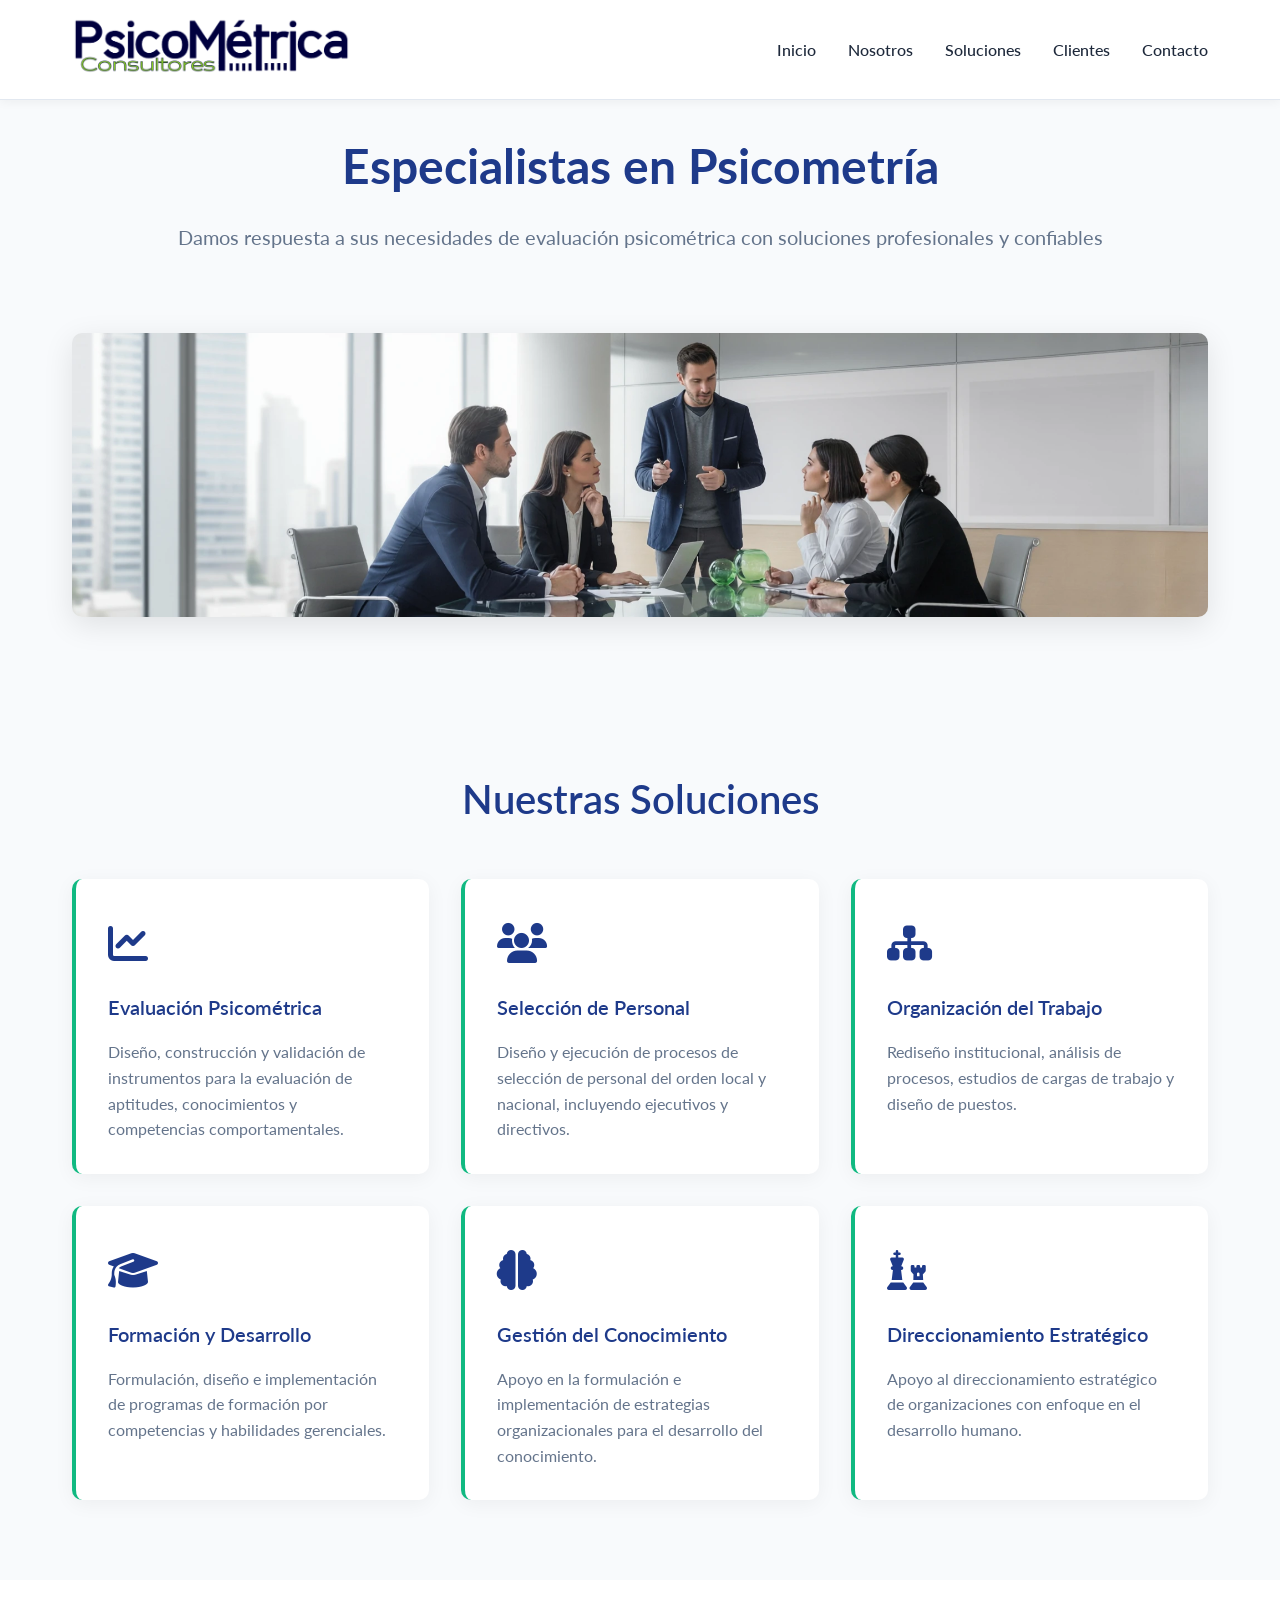
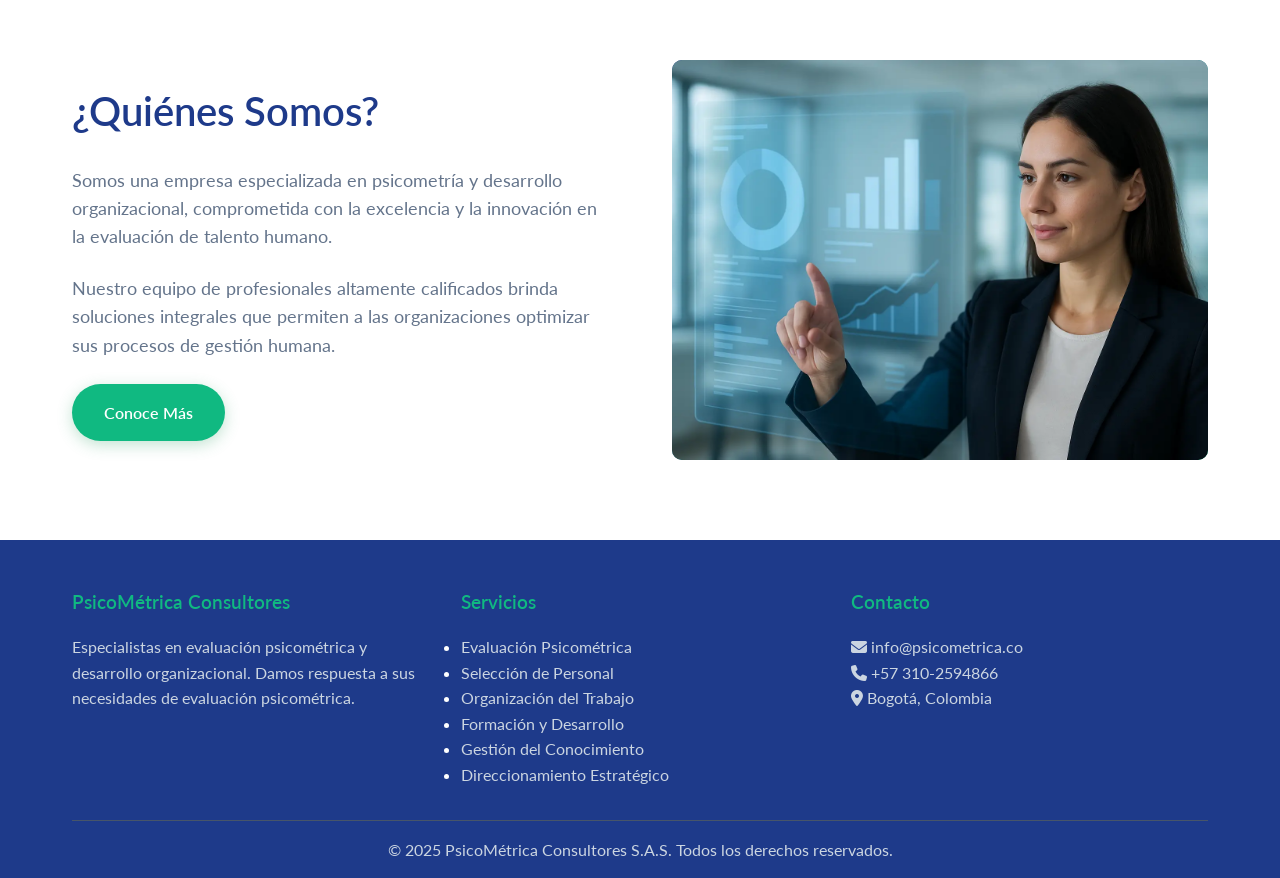
==== index.html @ 3e9dcafa "Actualizacion del sitio web - mar 26/08/2025 14:59:37,46" ====
<!DOCTYPE html>
<html lang="es">
<head>
    <meta charset="UTF-8">
    <meta name="viewport" content="width=device-width, initial-scale=1.0">
    <title>PsicoMétrica Consultores S.A.S - Especialistas en Psicometría</title>
    <meta name="description" content="Especialistas en evaluación psicométrica, selección de personal, organización del trabajo y desarrollo organizacional. Damos respuesta a sus necesidades de evaluación psicométrica.">
    <meta name="keywords" content="psicometría, evaluación psicométrica, selección personal, organización trabajo, desarrollo organizacional, consultores">
    
    <!-- Favicon -->
    <link rel="icon" type="image/x-icon" href="/favicon.ico">
            <link rel="apple-touch-icon" sizes="180x180" href="/apple-touch-icon.png">
        <link rel="icon" type="image/png" sizes="96x96" href="/android-chrome-96x96.png">
    <link rel="icon" type="image/png" sizes="32x32" href="/favicon-32x32.png">
    <link rel="icon" type="image/png" sizes="16x16" href="/favicon-16x16.png">
    
    <!-- Font Awesome -->
    <link rel="stylesheet" href="https://cdnjs.cloudflare.com/ajax/libs/font-awesome/6.4.0/css/all.min.css">
    
    <style>
        /* Importar fuente Lato de Google Fonts */
        @import url('https://fonts.googleapis.com/css2?family=Lato:ital,wght@0,100;0,300;0,400;0,700;0,900;1,100;1,300;1,400;1,700;1,900&display=swap');
        
        :root {
            /* Colores principales */
            --blanco: #FFFFFF;
            --fondo-claro: #F8FAFC;
            --texto-principal: #1E293B;
            --texto-secundario: #64748B;
            --negro: #000000;
            
            /* Colores de acento basados en el logo */
            --azul-marino: #1E3A8A;
            --verde-vibrante: #10B981;
            --azul-suave: #3B82F6;
            --verde-suave: #34D399;
            
            /* Colores de apoyo */
            --gris-claro: #F1F5F9;
            --gris-medio: #CBD5E1;
            --gris-oscuro: #475569;
            --sombra: rgba(0, 0, 0, 0.05);
            --borde: #E2E8F0;
        }

        * {
            margin: 0;
            padding: 0;
            box-sizing: border-box;
        }

        body {
            font-family: 'Lato', sans-serif;
            line-height: 1.6;
            color: var(--gris-oscuro);
            background-color: var(--blanco);
        }

        h1, h2, h3, h4, h5, h6 {
            font-family: 'Lato', sans-serif;
            font-weight: 600;
            color: var(--azul-marino);
            margin-bottom: 1rem;
        }

        /* Header */
        .header {
            background: var(--blanco);
            padding: 1rem 0;
            position: fixed;
            width: 100%;
            top: 0;
            z-index: 1000;
            box-shadow: 0 2px 10px var(--sombra);
            border-bottom: 1px solid var(--borde);
        }

        .nav-container {
            max-width: 1200px;
            margin: 0 auto;
            padding: 0 2rem;
            display: flex;
            justify-content: space-between;
            align-items: center;
        }

        .logo {
            display: flex;
            align-items: center;
            gap: 1rem;
        }

        .logo img {
            height: 60px;
            width: auto;
        }

        .logo a {
            text-decoration: none;
        }

        .logo-text {
            display: none;
        }

        .logo-text .psicometrica {
            color: var(--azul-marino);
            background: var(--blanco);
            padding: 0.2rem 0.5rem;
            border-radius: 4px;
        }

        .logo-text .consultores {
            color: var(--verde-vibrante);
        }

        .nav-menu {
            display: flex;
            list-style: none;
            gap: 2rem;
        }

        .nav-menu a {
            color: var(--texto-principal);
            text-decoration: none;
            font-weight: 500;
            transition: color 0.3s ease;
            position: relative;
        }

        .nav-menu a:hover {
            color: var(--verde-vibrante);
        }

        .nav-menu a::after {
            content: '';
            position: absolute;
            bottom: -5px;
            left: 0;
            width: 0;
            height: 2px;
            background: var(--verde-vibrante);
            transition: width 0.3s ease;
        }

        .nav-menu a:hover::after {
            width: 100%;
        }

        .mobile-menu-btn {
            display: none;
            background: none;
            border: none;
            color: var(--blanco);
            font-size: 1.5rem;
            cursor: pointer;
        }

        /* Hero Section */
        .hero {
            background: var(--fondo-claro);
            color: var(--texto-principal);
            padding: 8rem 0 4rem;
            text-align: center;
        }

        .hero-content {
            max-width: 1200px;
            margin: 0 auto;
            padding: 0 2rem;
        }

        .hero h1 {
            font-size: 3rem;
            font-weight: 700;
            margin-bottom: 1rem;
            color: var(--azul-marino);
        }

        .hero p {
            font-size: 1.25rem;
            margin-bottom: 2rem;
            color: var(--texto-secundario);
        }

        .cta-button {
            display: inline-block;
            background: var(--verde-vibrante);
            color: var(--blanco);
            padding: 1rem 2rem;
            text-decoration: none;
            border-radius: 50px;
            font-weight: 600;
            transition: all 0.3s ease;
            box-shadow: 0 4px 15px rgba(56, 161, 105, 0.3);
        }

        .cta-button:hover {
            background: var(--verde-suave);
            transform: translateY(-2px);
            box-shadow: 0 6px 20px rgba(56, 161, 105, 0.4);
        }

        /* Services Section */
        .services {
            padding: 5rem 0;
            background: var(--fondo-claro);
        }

        .container {
            max-width: 1200px;
            margin: 0 auto;
            padding: 0 2rem;
        }

        .section-title {
            text-align: center;
            font-size: 2.5rem;
            margin-bottom: 3rem;
        }

        .services-grid {
            display: grid;
            grid-template-columns: repeat(auto-fit, minmax(300px, 1fr));
            gap: 2rem;
        }

        .service-card {
            background: var(--blanco);
            padding: 2rem;
            border-radius: 10px;
            box-shadow: 0 4px 20px var(--sombra);
            transition: transform 0.3s ease, box-shadow 0.3s ease;
            border-left: 4px solid var(--verde-vibrante);
        }

        .service-card:hover {
            transform: translateY(-5px);
            box-shadow: 0 8px 30px var(--sombra);
        }

        .service-icon {
            font-size: 2.5rem;
            color: var(--azul-marino);
            margin-bottom: 1rem;
        }

        .service-card h3 {
            font-size: 1.25rem;
            margin-bottom: 1rem;
        }

        .service-card p {
            color: var(--texto-secundario);
            line-height: 1.6;
        }

        /* About Section */
        .about {
            padding: 5rem 0;
            background: var(--blanco);
        }

        .about-content {
            display: grid;
            grid-template-columns: 1fr 1fr;
            gap: 4rem;
            align-items: center;
        }

        .about-text h2 {
            font-size: 2.5rem;
            margin-bottom: 1.5rem;
        }

        .about-text p {
            font-size: 1.1rem;
            margin-bottom: 1.5rem;
            color: var(--texto-secundario);
        }

        .about-image {
            background: linear-gradient(135deg, var(--azul-marino), var(--verde-vibrante));
            height: 400px;
            border-radius: 10px;
            display: flex;
            align-items: center;
            justify-content: center;
            color: var(--blanco);
            font-size: 4rem;
        }

        /* Footer */
        .footer {
            background: var(--azul-marino);
            color: var(--blanco);
            padding: 3rem 0 1rem;
        }

        .footer-content {
            display: grid;
            grid-template-columns: repeat(auto-fit, minmax(250px, 1fr));
            gap: 2rem;
            margin-bottom: 2rem;
        }

        .footer-section h3 {
            color: var(--verde-vibrante);
            margin-bottom: 1rem;
        }

        .footer-section p, .footer-section a {
            color: var(--gris-medio);
            text-decoration: none;
            line-height: 1.6;
        }

        .footer-section a:hover {
            color: var(--verde-vibrante);
        }

        .footer-bottom {
            border-top: 1px solid var(--gris-oscuro);
            padding-top: 1rem;
            text-align: center;
            color: var(--gris-medio);
        }

        /* Responsive Design */
        @media (max-width: 768px) {
            .nav-menu {
                display: none;
            }

            .mobile-menu-btn {
                display: block;
            }

            .hero h1 {
                font-size: 2rem;
            }

            .hero p {
                font-size: 1rem;
            }

            .about-content {
                grid-template-columns: 1fr;
                gap: 2rem;
            }

            .section-title {
                font-size: 2rem;
            }

            .services-grid {
                grid-template-columns: 1fr;
            }
        }

        @media (max-width: 480px) {
            .nav-container {
                padding: 0 1rem;
            }

            .hero-content {
                padding: 0 1rem;
            }

            .container {
                padding: 0 1rem;
            }

            .hero h1 {
                font-size: 1.75rem;
            }
        }
    </style>
</head>
<body>
    <!-- Header -->
    <header class="header">
        <nav class="nav-container">
            <div class="logo">
                <a href="/">
                    <img src="/assets/logo.png" alt="PsicoMétrica Consultores">
                </a>
            </div>
            <ul class="nav-menu">
                <li><a href="/">Inicio</a></li>
                <li><a href="/nosotros">Nosotros</a></li>
                <li><a href="/soluciones">Soluciones</a></li>
                <li><a href="/clientes">Clientes</a></li>
                <li><a href="/contacto">Contacto</a></li>
            </ul>
            <button class="mobile-menu-btn">
                <i class="fas fa-bars"></i>
            </button>
        </nav>
    </header>

    <!-- Hero Section -->
    <section class="hero">
        <div class="hero-content">
            <h1>Especialistas en Psicometría</h1>
            <p>Damos respuesta a sus necesidades de evaluación psicométrica con soluciones profesionales y confiables</p>
            <div class="hero-image">
                <img src="/assets/especialistas.webp" alt="PsicoMétrica Consultores - Imagen de portada" style="max-width: 100%; height: auto; margin-top: 3rem; border-radius: 10px; box-shadow: 0 8px 30px rgba(0, 0, 0, 0.1);">
            </div>
        </div>
    </section>

    <!-- Services Section -->
    <section class="services">
        <div class="container">
            <h2 class="section-title">Nuestras Soluciones</h2>
            <div class="services-grid">
                <div class="service-card">
                    <div class="service-icon">
                        <i class="fas fa-chart-line"></i>
                    </div>
                    <h3>Evaluación Psicométrica</h3>
                    <p>Diseño, construcción y validación de instrumentos para la evaluación de aptitudes, conocimientos y competencias comportamentales.</p>
                </div>
                <div class="service-card">
                    <div class="service-icon">
                        <i class="fas fa-users"></i>
                    </div>
                    <h3>Selección de Personal</h3>
                    <p>Diseño y ejecución de procesos de selección de personal del orden local y nacional, incluyendo ejecutivos y directivos.</p>
                </div>
                <div class="service-card">
                    <div class="service-icon">
                        <i class="fas fa-sitemap"></i>
                    </div>
                    <h3>Organización del Trabajo</h3>
                    <p>Rediseño institucional, análisis de procesos, estudios de cargas de trabajo y diseño de puestos.</p>
                </div>
                <div class="service-card">
                    <div class="service-icon">
                        <i class="fas fa-graduation-cap"></i>
                    </div>
                    <h3>Formación y Desarrollo</h3>
                    <p>Formulación, diseño e implementación de programas de formación por competencias y habilidades gerenciales.</p>
                </div>
                <div class="service-card">
                    <div class="service-icon">
                        <i class="fas fa-brain"></i>
                    </div>
                    <h3>Gestión del Conocimiento</h3>
                    <p>Apoyo en la formulación e implementación de estrategias organizacionales para el desarrollo del conocimiento.</p>
                </div>
                <div class="service-card">
                    <div class="service-icon">
                        <i class="fas fa-chess"></i>
                    </div>
                    <h3>Direccionamiento Estratégico</h3>
                    <p>Apoyo al direccionamiento estratégico de organizaciones con enfoque en el desarrollo humano.</p>
                </div>
            </div>
        </div>
    </section>

    <!-- About Section -->
    <section class="about">
        <div class="container">
            <div class="about-content">
                <div class="about-text">
                    <h2>¿Quiénes Somos?</h2>
                    <p>Somos una empresa especializada en psicometría y desarrollo organizacional, comprometida con la excelencia y la innovación en la evaluación de talento humano.</p>
                    <p>Nuestro equipo de profesionales altamente calificados brinda soluciones integrales que permiten a las organizaciones optimizar sus procesos de gestión humana.</p>
                    <a href="/nosotros" class="cta-button">Conoce Más</a>
                </div>
                <div class="about-image">
                    <img src="/assets/expertos.webp" alt="Equipo de expertos en psicometría" style="width: 100%; height: 100%; object-fit: cover; border-radius: 10px;">
                </div>
            </div>
        </div>
    </section>

    <!-- Footer -->
    <footer class="footer">
        <div class="container">
            <div class="footer-content">
                <div class="footer-section">
                    <h3>PsicoMétrica Consultores</h3>
                    <p>Especialistas en evaluación psicométrica y desarrollo organizacional. Damos respuesta a sus necesidades de evaluación psicométrica.</p>
                </div>
                <div class="footer-section">
                    <h3>Servicios</h3>
                    <ul>
                        <li><a href="/soluciones">Evaluación Psicométrica</a></li>
                        <li><a href="/soluciones">Selección de Personal</a></li>
                        <li><a href="/soluciones">Organización del Trabajo</a></li>
                        <li><a href="/soluciones">Formación y Desarrollo</a></li>
                        <li><a href="/soluciones">Gestión del Conocimiento</a></li>
                        <li><a href="/soluciones">Direccionamiento Estratégico</a></li>
                    </ul>
                </div>
                <div class="footer-section">
                    <h3>Contacto</h3>
                    <p><i class="fas fa-envelope"></i> info@psicometrica.co</p>
                    <p><i class="fas fa-phone"></i> +57 310-2594866</p>
                    <p><i class="fas fa-map-marker-alt"></i> Bogotá, Colombia</p>
                </div>
            </div>
            <div class="footer-bottom">
                <p>&copy; 2025 PsicoMétrica Consultores S.A.S. Todos los derechos reservados.</p>
            </div>
        </div>
    </footer>

    <script>
        // Mobile menu toggle
        const mobileMenuBtn = document.querySelector('.mobile-menu-btn');
        const navMenu = document.querySelector('.nav-menu');

        mobileMenuBtn.addEventListener('click', () => {
            navMenu.classList.toggle('active');
        });

        // Smooth scrolling for anchor links
        document.querySelectorAll('a[href^="#"]').forEach(anchor => {
            anchor.addEventListener('click', function (e) {
                e.preventDefault();
                document.querySelector(this.getAttribute('href')).scrollIntoView({
                    behavior: 'smooth'
                });
            });
        });
    </script>
</body>
</html>
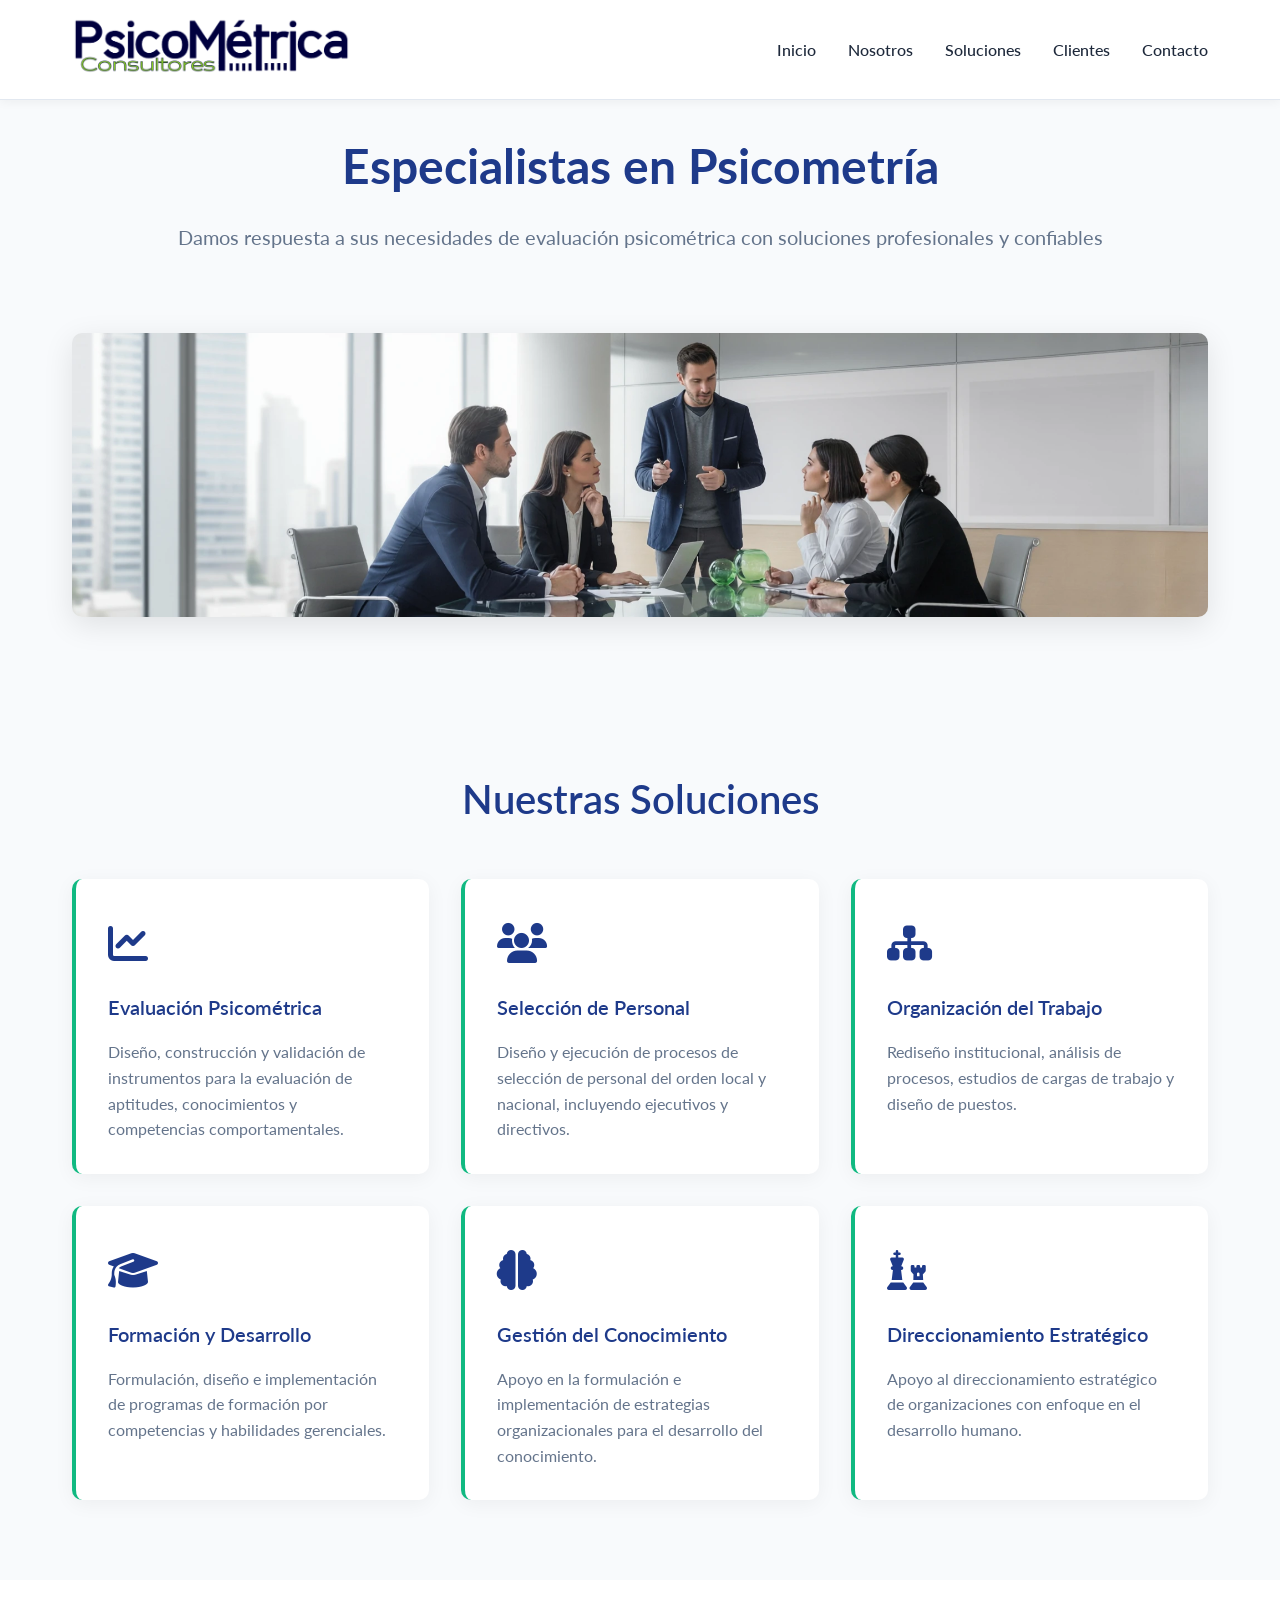
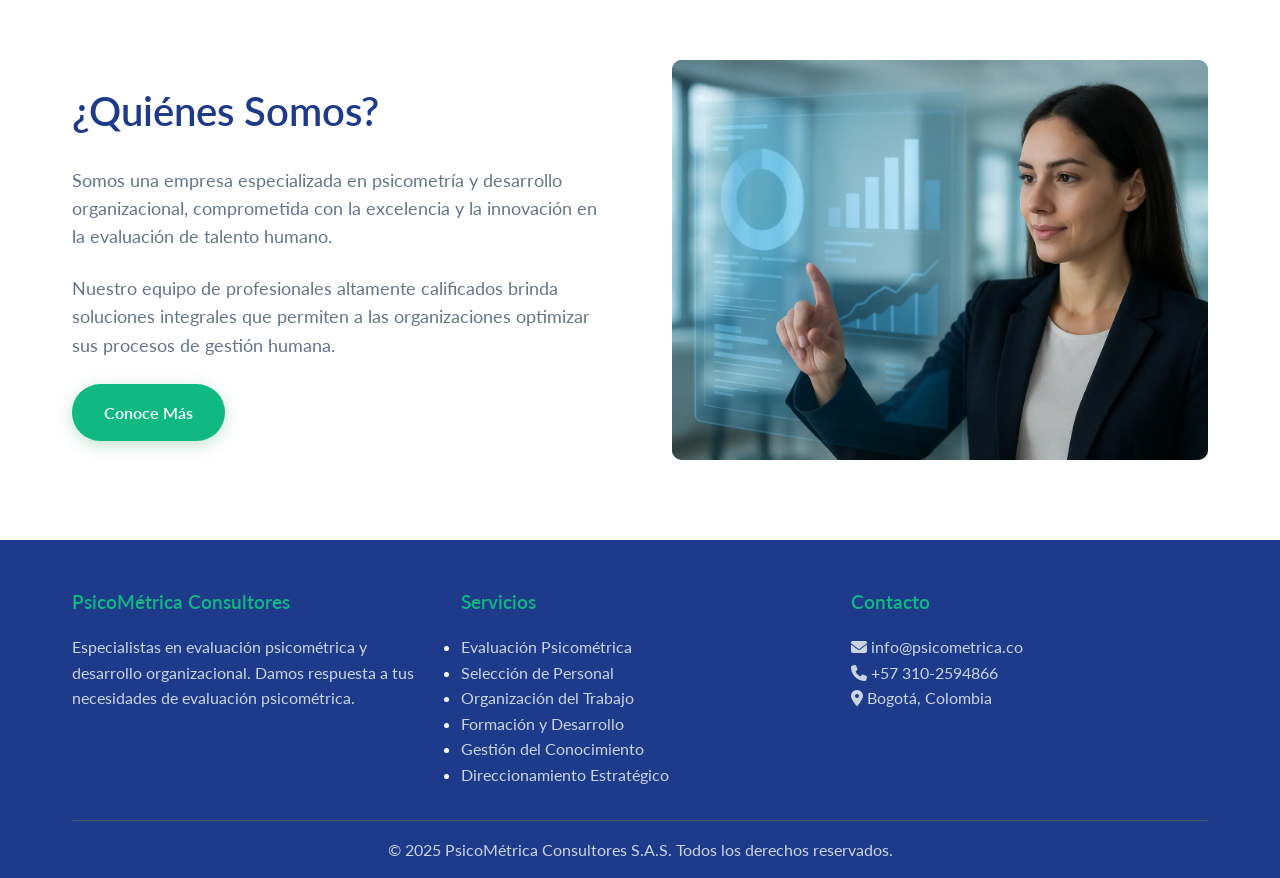
==== commit 327aa7c4: "Actualizacion del sitio web - mié 27/08/2025  0:23:51,53" ====
--- a/index.html
+++ b/index.html
@@ -232,6 +232,10 @@
             box-shadow: 0 4px 20px var(--sombra);
             transition: transform 0.3s ease, box-shadow 0.3s ease;
             border-left: 4px solid var(--verde-vibrante);
+            text-decoration: none;
+            color: inherit;
+            display: block;
+            cursor: pointer;
         }
 
         .service-card:hover {
@@ -415,48 +419,48 @@
         <div class="container">
             <h2 class="section-title">Nuestras Soluciones</h2>
             <div class="services-grid">
-                <div class="service-card">
+                <a href="/soluciones" class="service-card">
                     <div class="service-icon">
                         <i class="fas fa-chart-line"></i>
                     </div>
                     <h3>Evaluación Psicométrica</h3>
                     <p>Diseño, construcción y validación de instrumentos para la evaluación de aptitudes, conocimientos y competencias comportamentales.</p>
-                </div>
-                <div class="service-card">
+                </a>
+                <a href="/soluciones" class="service-card">
                     <div class="service-icon">
                         <i class="fas fa-users"></i>
                     </div>
                     <h3>Selección de Personal</h3>
                     <p>Diseño y ejecución de procesos de selección de personal del orden local y nacional, incluyendo ejecutivos y directivos.</p>
-                </div>
-                <div class="service-card">
+                </a>
+                <a href="/soluciones" class="service-card">
                     <div class="service-icon">
                         <i class="fas fa-sitemap"></i>
                     </div>
                     <h3>Organización del Trabajo</h3>
                     <p>Rediseño institucional, análisis de procesos, estudios de cargas de trabajo y diseño de puestos.</p>
-                </div>
-                <div class="service-card">
+                </a>
+                <a href="/soluciones" class="service-card">
                     <div class="service-icon">
                         <i class="fas fa-graduation-cap"></i>
                     </div>
                     <h3>Formación y Desarrollo</h3>
                     <p>Formulación, diseño e implementación de programas de formación por competencias y habilidades gerenciales.</p>
-                </div>
-                <div class="service-card">
+                </a>
+                <a href="/soluciones" class="service-card">
                     <div class="service-icon">
                         <i class="fas fa-brain"></i>
                     </div>
                     <h3>Gestión del Conocimiento</h3>
                     <p>Apoyo en la formulación e implementación de estrategias organizacionales para el desarrollo del conocimiento.</p>
-                </div>
-                <div class="service-card">
+                </a>
+                <a href="/soluciones" class="service-card">
                     <div class="service-icon">
                         <i class="fas fa-chess"></i>
                     </div>
                     <h3>Direccionamiento Estratégico</h3>
                     <p>Apoyo al direccionamiento estratégico de organizaciones con enfoque en el desarrollo humano.</p>
-                </div>
+                </a>
             </div>
         </div>
     </section>
@@ -484,7 +488,7 @@
             <div class="footer-content">
                 <div class="footer-section">
                     <h3>PsicoMétrica Consultores</h3>
-                    <p>Especialistas en evaluación psicométrica y desarrollo organizacional. Damos respuesta a sus necesidades de evaluación psicométrica.</p>
+                    <p>Especialistas en evaluación psicométrica y desarrollo organizacional. Damos respuesta a tus necesidades de evaluación psicométrica.</p>
                 </div>
                 <div class="footer-section">
                     <h3>Servicios</h3>
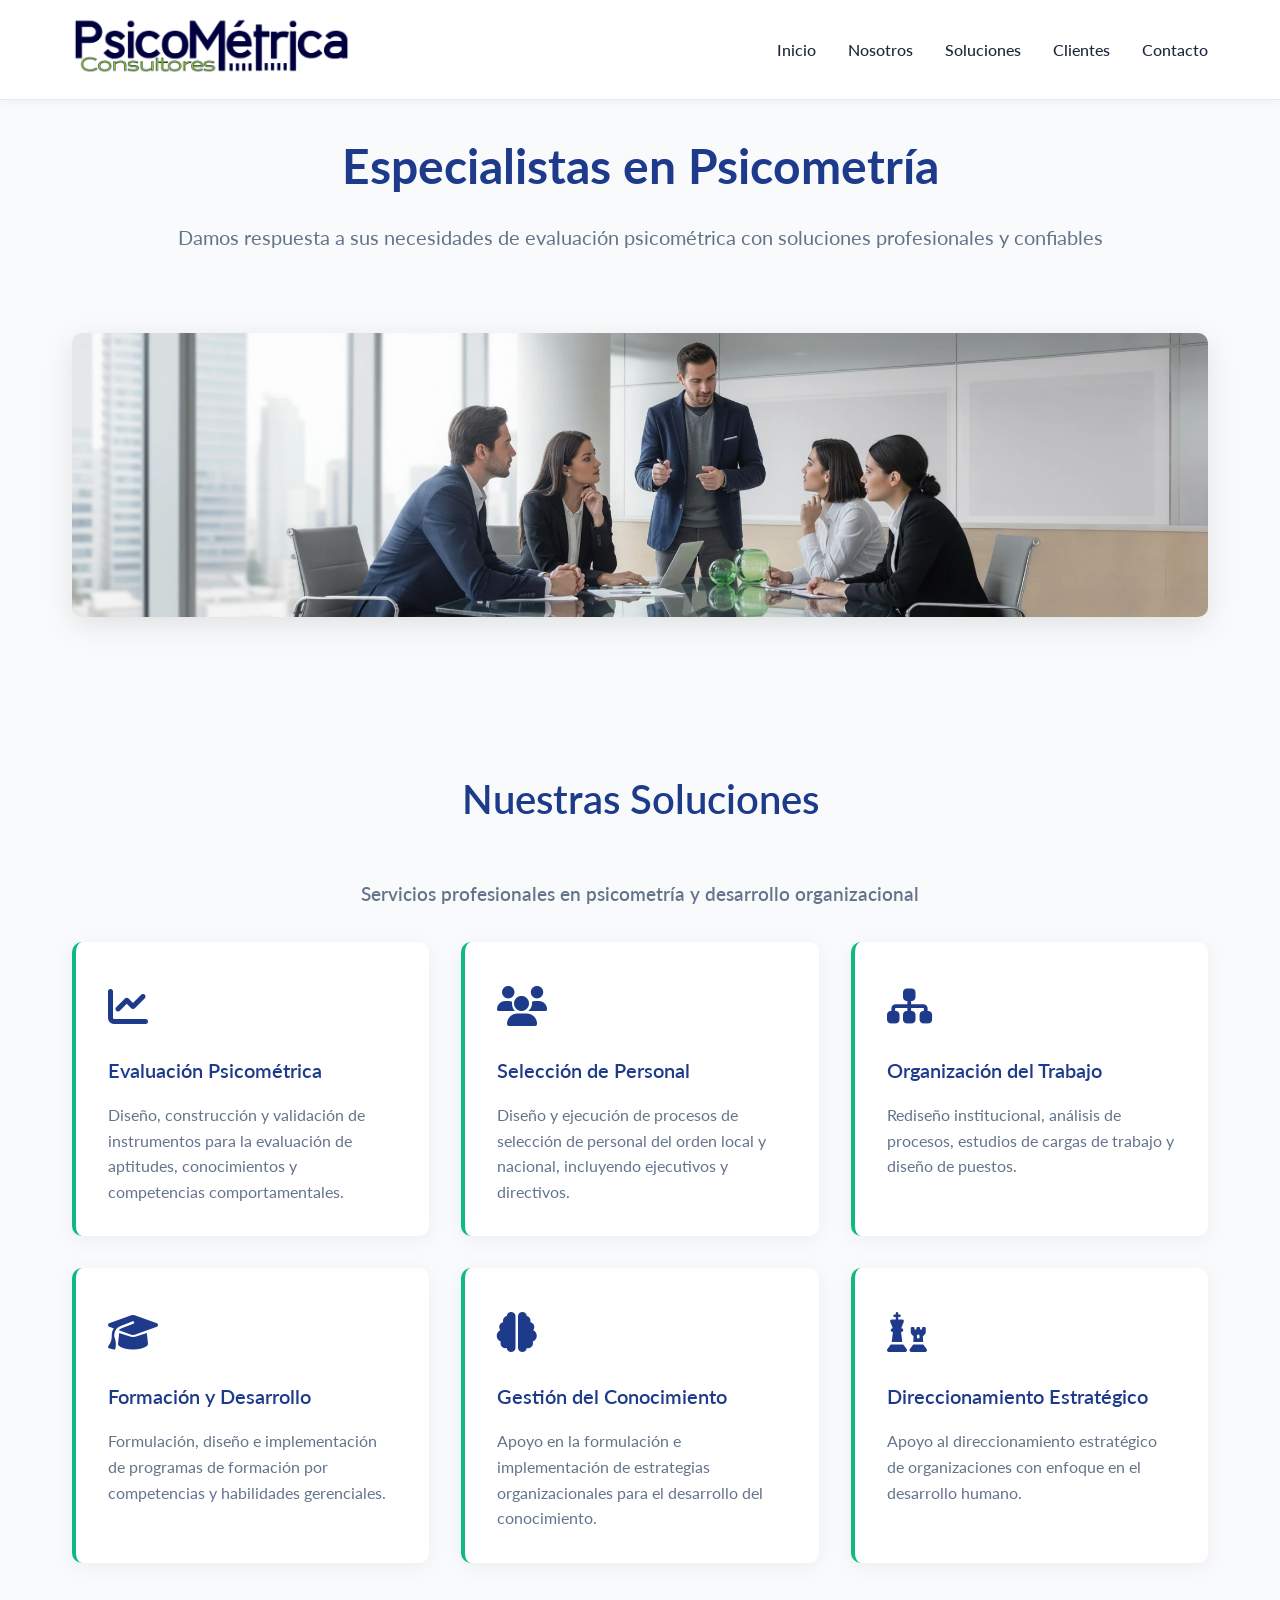
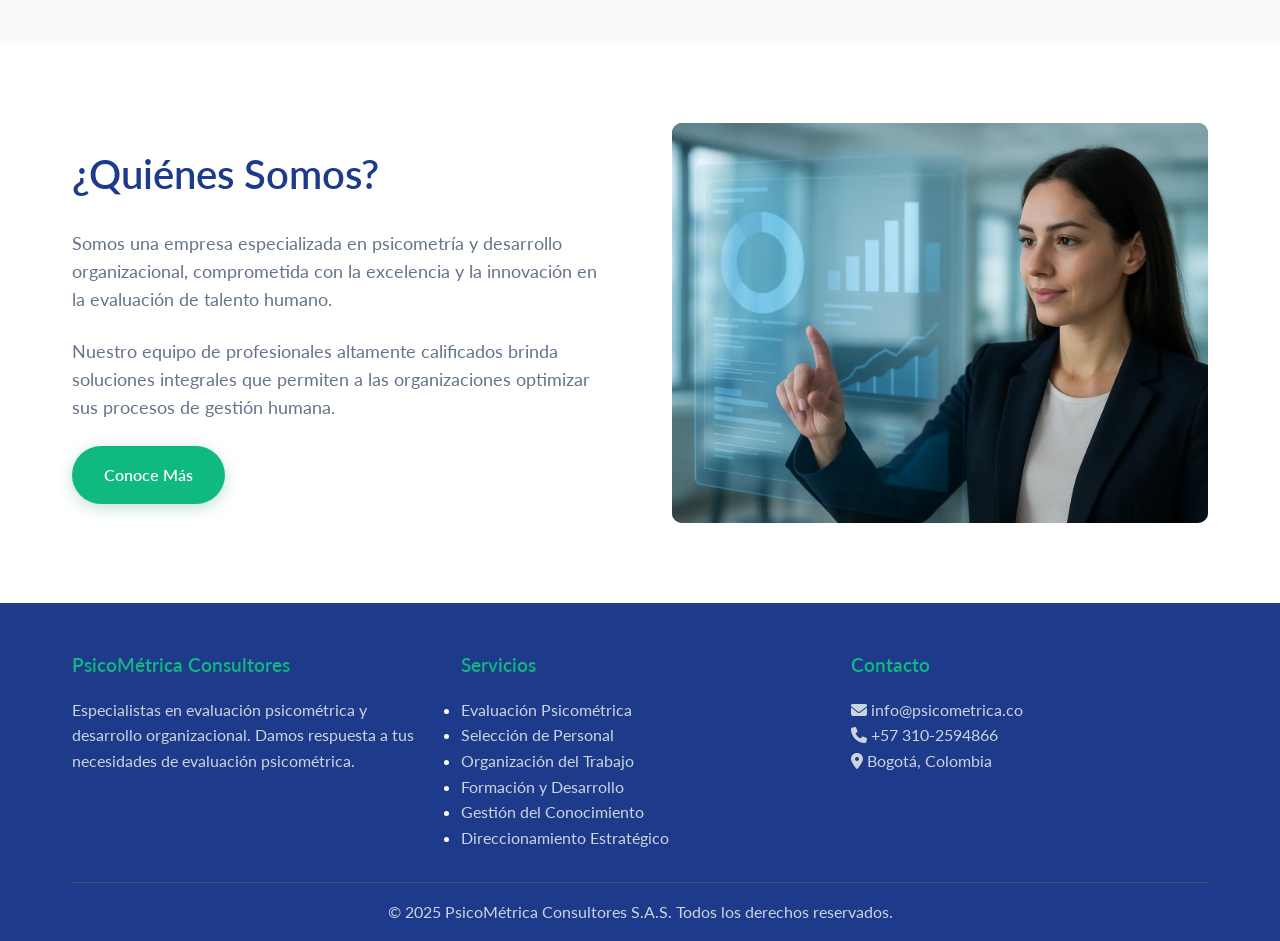
==== commit 4cd631af: "Actualizacion del sitio web - mié 27/08/2025 14:09:01,31" ====
--- a/index.html
+++ b/index.html
@@ -4,18 +4,159 @@
     <meta charset="UTF-8">
     <meta name="viewport" content="width=device-width, initial-scale=1.0">
     <title>PsicoMétrica Consultores S.A.S - Especialistas en Psicometría</title>
-    <meta name="description" content="Especialistas en evaluación psicométrica, selección de personal, organización del trabajo y desarrollo organizacional. Damos respuesta a sus necesidades de evaluación psicométrica.">
-    <meta name="keywords" content="psicometría, evaluación psicométrica, selección personal, organización trabajo, desarrollo organizacional, consultores">
+    <meta name="description" content="Somos especialistas en evaluación psicométrica, selección de personal y desarrollo organizacional en Colombia. Consultoría profesional en psicometría para empresas y organizaciones.">
+    <meta name="keywords" content="psicometría, evaluación psicométrica, selección personal, organización trabajo, desarrollo organizacional, consultores, Colombia, Bogotá, recursos humanos">
+    <meta name="author" content="PsicoMétrica Consultores S.A.S">
+    <meta name="robots" content="index, follow">
+    <meta name="geo.region" content="CO">
+    <meta name="geo.placename" content="Bogotá">
+    <meta name="geo.position" content="4.7110;-74.0721">
+    <meta name="ICBM" content="4.7110, -74.0721">
+    <meta name="language" content="Spanish">
+    <meta name="distribution" content="Colombia">
+    <meta name="coverage" content="Worldwide">
+    <meta name="rating" content="General">
+    
+    <!-- Open Graph / Facebook -->
+    <meta property="og:type" content="website">
+    <meta property="og:url" content="https://psicometrica.co/">
+    <meta property="og:title" content="PsicoMétrica Consultores S.A.S - Especialistas en Psicometría">
+    <meta property="og:description" content="Somos especialistas en evaluación psicométrica, selección de personal y desarrollo organizacional en Colombia. Consultoría profesional en psicometría para empresas y organizaciones.">
+    <meta property="og:image" content="https://psicometrica.co/assets/logo.png">
+    <meta property="og:image:width" content="1200">
+    <meta property="og:image:height" content="630">
+    <meta property="og:locale" content="es_CO">
+    <meta property="og:site_name" content="PsicoMétrica Consultores">
+    
+    <!-- Twitter -->
+    <meta property="twitter:card" content="summary_large_image">
+    <meta property="twitter:url" content="https://psicometrica.co/">
+    <meta property="twitter:title" content="PsicoMétrica Consultores S.A.S - Especialistas en Psicometría">
+    <meta property="twitter:description" content="Somos especialistas en evaluación psicométrica, selección de personal y desarrollo organizacional en Colombia. Consultoría profesional en psicometría para empresas y organizaciones.">
+    <meta property="twitter:image" content="https://psicometrica.co/assets/logo.png">
+    
+    <!-- Canonical URL -->
+    <link rel="canonical" href="https://psicometrica.co/">
+    
+    <!-- Google Search Console verification (replace with actual verification code) -->
+    <meta name="google-site-verification" content="your-verification-code-here">
     
     <!-- Favicon -->
     <link rel="icon" type="image/x-icon" href="/favicon.ico">
-            <link rel="apple-touch-icon" sizes="180x180" href="/apple-touch-icon.png">
-        <link rel="icon" type="image/png" sizes="96x96" href="/android-chrome-96x96.png">
+    <link rel="apple-touch-icon" sizes="180x180" href="/apple-touch-icon.png">
+    <link rel="icon" type="image/png" sizes="96x96" href="/android-chrome-96x96.png">
     <link rel="icon" type="image/png" sizes="32x32" href="/favicon-32x32.png">
     <link rel="icon" type="image/png" sizes="16x16" href="/favicon-16x16.png">
     
     <!-- Font Awesome -->
     <link rel="stylesheet" href="https://cdnjs.cloudflare.com/ajax/libs/font-awesome/6.4.0/css/all.min.css">
+    
+    <!-- Schema.org markup for Google -->
+    <script type="application/ld+json">
+    {
+      "@context": "https://schema.org",
+      "@type": "Organization",
+      "name": "PsicoMétrica Consultores S.A.S",
+      "alternateName": "PsicoMétrica",
+      "url": "https://psicometrica.co",
+      "logo": "https://psicometrica.co/assets/logo.png",
+      "description": "Especialistas en evaluación psicométrica, selección de personal, organización del trabajo y desarrollo organizacional en Colombia.",
+      "address": {
+        "@type": "PostalAddress",
+        "addressLocality": "Bogotá",
+        "addressCountry": "CO"
+      },
+      "contactPoint": {
+        "@type": "ContactPoint",
+        "telephone": "+57-310-2594866",
+        "contactType": "customer service",
+        "email": "info@psicometrica.co"
+      },
+      "sameAs": [],
+      "foundingDate": "2020",
+      "areaServed": "Colombia",
+      "serviceType": [
+        "Evaluación Psicométrica",
+        "Selección de Personal",
+        "Organización del Trabajo",
+        "Desarrollo Organizacional",
+        "Formación por Competencias",
+        "Gestión del Conocimiento"
+      ]
+    }
+    </script>
+    
+    <!-- Schema.org markup for Services -->
+    <script type="application/ld+json">
+    {
+      "@context": "https://schema.org",
+      "@type": "ItemList",
+      "name": "Servicios de PsicoMétrica Consultores",
+      "description": "Servicios profesionales en psicometría y desarrollo organizacional",
+      "itemListElement": [
+        {
+          "@type": "Service",
+          "position": 1,
+          "name": "Evaluación Psicométrica",
+          "description": "Diseño, construcción y validación de instrumentos para la evaluación de aptitudes, conocimientos y competencias comportamentales",
+          "provider": {
+            "@type": "Organization",
+            "name": "PsicoMétrica Consultores S.A.S"
+          }
+        },
+        {
+          "@type": "Service",
+          "position": 2,
+          "name": "Selección de Personal",
+          "description": "Diseño y ejecución de procesos de selección de personal del orden local y nacional, incluyendo ejecutivos y directivos",
+          "provider": {
+            "@type": "Organization",
+            "name": "PsicoMétrica Consultores S.A.S"
+          }
+        },
+        {
+          "@type": "Service",
+          "position": 3,
+          "name": "Organización del Trabajo",
+          "description": "Rediseño institucional, análisis de procesos, estudios de cargas de trabajo y diseño de puestos",
+          "provider": {
+            "@type": "Organization",
+            "name": "PsicoMétrica Consultores S.A.S"
+          }
+        },
+        {
+          "@type": "Service",
+          "position": 4,
+          "name": "Formación y Desarrollo",
+          "description": "Formulación, diseño e implementación de programas de formación por competencias y habilidades gerenciales",
+          "provider": {
+            "@type": "Organization",
+            "name": "PsicoMétrica Consultores S.A.S"
+          }
+        },
+        {
+          "@type": "Service",
+          "position": 5,
+          "name": "Gestión del Conocimiento",
+          "description": "Apoyo en la formulación e implementación de estrategias organizacionales para el desarrollo del conocimiento",
+          "provider": {
+            "@type": "Organization",
+            "name": "PsicoMétrica Consultores S.A.S"
+          }
+        },
+        {
+          "@type": "Service",
+          "position": 6,
+          "name": "Direccionamiento Estratégico",
+          "description": "Apoyo al direccionamiento estratégico de organizaciones con enfoque en el desarrollo humano",
+          "provider": {
+            "@type": "Organization",
+            "name": "PsicoMétrica Consultores S.A.S"
+          }
+        }
+      ]
+    }
+    </script>
     
     <style>
         /* Importar fuente Lato de Google Fonts */
@@ -418,6 +559,7 @@
     <section class="services">
         <div class="container">
             <h2 class="section-title">Nuestras Soluciones</h2>
+            <h3 class="services-subtitle" style="text-align: center; color: var(--texto-secundario); margin-bottom: 2rem; font-size: 1.2rem;">Servicios profesionales en psicometría y desarrollo organizacional</h3>
             <div class="services-grid">
                 <a href="/soluciones" class="service-card">
                     <div class="service-icon">
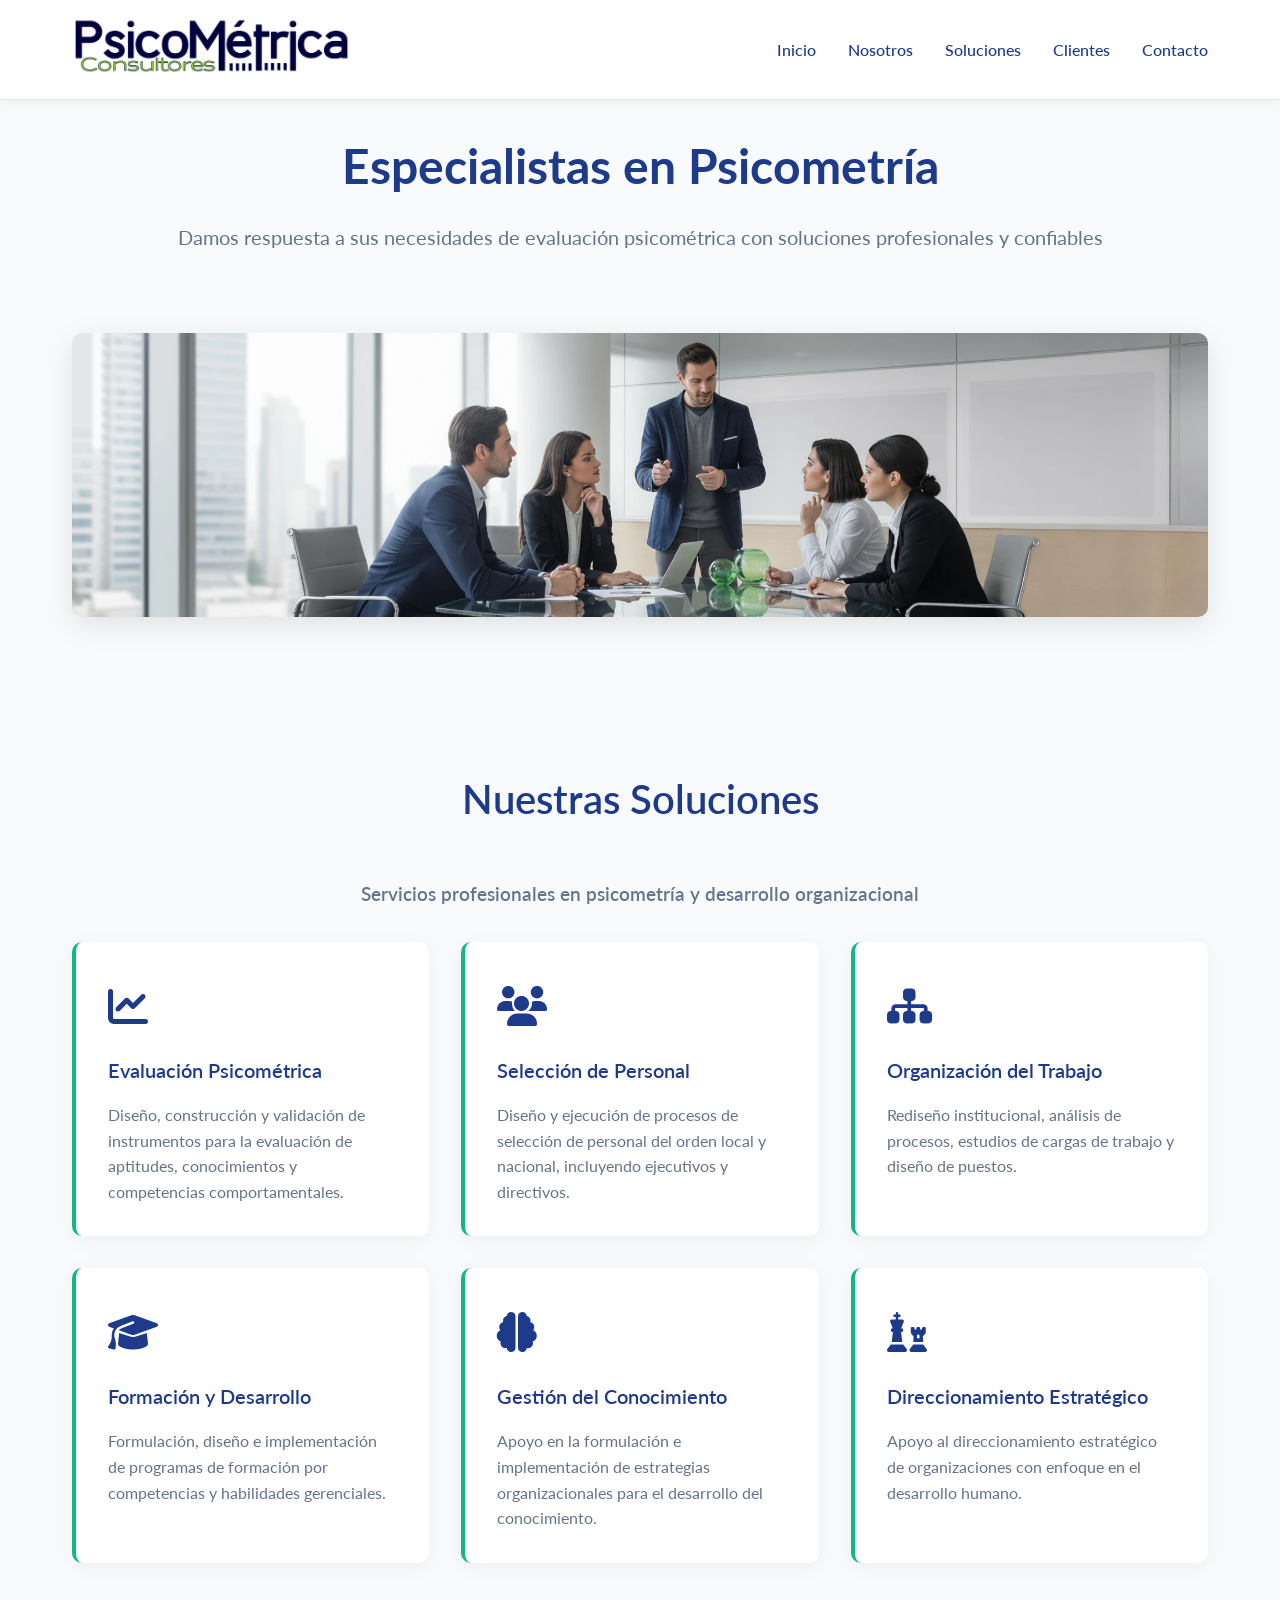
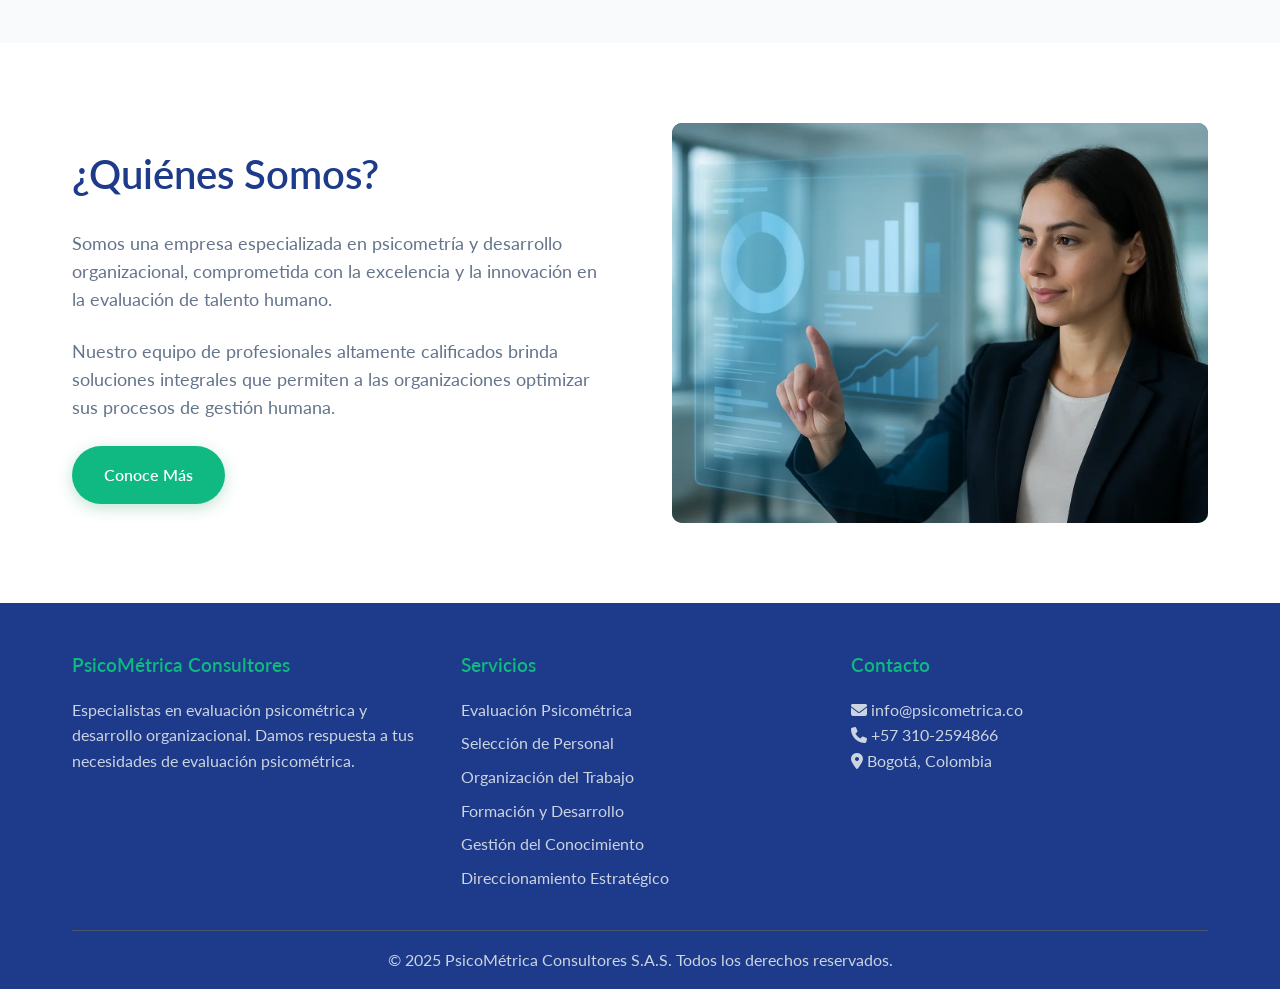
==== commit 0974d7eb: "fix: arreglos generales del sitio - Arreglar menú móvil (no abría en ninguna página) y botón hamburg" ====
--- a/index.html
+++ b/index.html
@@ -42,14 +42,17 @@
     <meta name="google-site-verification" content="your-verification-code-here">
     
     <!-- Favicon -->
-    <link rel="icon" type="image/x-icon" href="/favicon.ico">
-    <link rel="apple-touch-icon" sizes="180x180" href="/apple-touch-icon.png">
-    <link rel="icon" type="image/png" sizes="96x96" href="/android-chrome-96x96.png">
-    <link rel="icon" type="image/png" sizes="32x32" href="/favicon-32x32.png">
-    <link rel="icon" type="image/png" sizes="16x16" href="/favicon-16x16.png">
+    <link rel="icon" type="image/x-icon" href="favicon.ico">
+    <link rel="apple-touch-icon" sizes="180x180" href="apple-touch-icon.png">
+    <link rel="icon" type="image/png" sizes="96x96" href="android-chrome-96x96.png">
+    <link rel="icon" type="image/png" sizes="32x32" href="favicon-32x32.png">
+    <link rel="icon" type="image/png" sizes="16x16" href="favicon-16x16.png">
     
     <!-- Font Awesome -->
     <link rel="stylesheet" href="https://cdnjs.cloudflare.com/ajax/libs/font-awesome/6.4.0/css/all.min.css">
+
+    <!-- Estilos compartidos del sitio -->
+    <link rel="stylesheet" href="assets/styles.css">
     
     <!-- Schema.org markup for Google -->
     <script type="application/ld+json">
@@ -159,205 +162,10 @@
     </script>
     
     <style>
-        /* Importar fuente Lato de Google Fonts */
-        @import url('https://fonts.googleapis.com/css2?family=Lato:ital,wght@0,100;0,300;0,400;0,700;0,900;1,100;1,300;1,400;1,700;1,900&display=swap');
-        
-        :root {
-            /* Colores principales */
-            --blanco: #FFFFFF;
-            --fondo-claro: #F8FAFC;
-            --texto-principal: #1E293B;
-            --texto-secundario: #64748B;
-            --negro: #000000;
-            
-            /* Colores de acento basados en el logo */
-            --azul-marino: #1E3A8A;
-            --verde-vibrante: #10B981;
-            --azul-suave: #3B82F6;
-            --verde-suave: #34D399;
-            
-            /* Colores de apoyo */
-            --gris-claro: #F1F5F9;
-            --gris-medio: #CBD5E1;
-            --gris-oscuro: #475569;
-            --sombra: rgba(0, 0, 0, 0.05);
-            --borde: #E2E8F0;
-        }
-
-        * {
-            margin: 0;
-            padding: 0;
-            box-sizing: border-box;
-        }
-
-        body {
-            font-family: 'Lato', sans-serif;
-            line-height: 1.6;
-            color: var(--gris-oscuro);
-            background-color: var(--blanco);
-        }
-
-        h1, h2, h3, h4, h5, h6 {
-            font-family: 'Lato', sans-serif;
-            font-weight: 600;
-            color: var(--azul-marino);
-            margin-bottom: 1rem;
-        }
-
-        /* Header */
-        .header {
-            background: var(--blanco);
-            padding: 1rem 0;
-            position: fixed;
-            width: 100%;
-            top: 0;
-            z-index: 1000;
-            box-shadow: 0 2px 10px var(--sombra);
-            border-bottom: 1px solid var(--borde);
-        }
-
-        .nav-container {
-            max-width: 1200px;
-            margin: 0 auto;
-            padding: 0 2rem;
-            display: flex;
-            justify-content: space-between;
-            align-items: center;
-        }
-
-        .logo {
-            display: flex;
-            align-items: center;
-            gap: 1rem;
-        }
-
-        .logo img {
-            height: 60px;
-            width: auto;
-        }
-
-        .logo a {
-            text-decoration: none;
-        }
-
-        .logo-text {
-            display: none;
-        }
-
-        .logo-text .psicometrica {
-            color: var(--azul-marino);
-            background: var(--blanco);
-            padding: 0.2rem 0.5rem;
-            border-radius: 4px;
-        }
-
-        .logo-text .consultores {
-            color: var(--verde-vibrante);
-        }
-
-        .nav-menu {
-            display: flex;
-            list-style: none;
-            gap: 2rem;
-        }
-
-        .nav-menu a {
-            color: var(--texto-principal);
-            text-decoration: none;
-            font-weight: 500;
-            transition: color 0.3s ease;
-            position: relative;
-        }
-
-        .nav-menu a:hover {
-            color: var(--verde-vibrante);
-        }
-
-        .nav-menu a::after {
-            content: '';
-            position: absolute;
-            bottom: -5px;
-            left: 0;
-            width: 0;
-            height: 2px;
-            background: var(--verde-vibrante);
-            transition: width 0.3s ease;
-        }
-
-        .nav-menu a:hover::after {
-            width: 100%;
-        }
-
-        .mobile-menu-btn {
-            display: none;
-            background: none;
-            border: none;
-            color: var(--blanco);
-            font-size: 1.5rem;
-            cursor: pointer;
-        }
-
-        /* Hero Section */
-        .hero {
-            background: var(--fondo-claro);
-            color: var(--texto-principal);
-            padding: 8rem 0 4rem;
-            text-align: center;
-        }
-
-        .hero-content {
-            max-width: 1200px;
-            margin: 0 auto;
-            padding: 0 2rem;
-        }
-
-        .hero h1 {
-            font-size: 3rem;
-            font-weight: 700;
-            margin-bottom: 1rem;
-            color: var(--azul-marino);
-        }
-
-        .hero p {
-            font-size: 1.25rem;
-            margin-bottom: 2rem;
-            color: var(--texto-secundario);
-        }
-
-        .cta-button {
-            display: inline-block;
-            background: var(--verde-vibrante);
-            color: var(--blanco);
-            padding: 1rem 2rem;
-            text-decoration: none;
-            border-radius: 50px;
-            font-weight: 600;
-            transition: all 0.3s ease;
-            box-shadow: 0 4px 15px rgba(56, 161, 105, 0.3);
-        }
-
-        .cta-button:hover {
-            background: var(--verde-suave);
-            transform: translateY(-2px);
-            box-shadow: 0 6px 20px rgba(56, 161, 105, 0.4);
-        }
-
-        /* Services Section */
+        /* Estilos específicos de la página de inicio */
         .services {
             padding: 5rem 0;
             background: var(--fondo-claro);
-        }
-
-        .container {
-            max-width: 1200px;
-            margin: 0 auto;
-            padding: 0 2rem;
-        }
-
-        .section-title {
-            text-align: center;
-            font-size: 2.5rem;
-            margin-bottom: 3rem;
         }
 
         .services-grid {
@@ -435,89 +243,14 @@
             font-size: 4rem;
         }
 
-        /* Footer */
-        .footer {
-            background: var(--azul-marino);
-            color: var(--blanco);
-            padding: 3rem 0 1rem;
-        }
-
-        .footer-content {
-            display: grid;
-            grid-template-columns: repeat(auto-fit, minmax(250px, 1fr));
-            gap: 2rem;
-            margin-bottom: 2rem;
-        }
-
-        .footer-section h3 {
-            color: var(--verde-vibrante);
-            margin-bottom: 1rem;
-        }
-
-        .footer-section p, .footer-section a {
-            color: var(--gris-medio);
-            text-decoration: none;
-            line-height: 1.6;
-        }
-
-        .footer-section a:hover {
-            color: var(--verde-vibrante);
-        }
-
-        .footer-bottom {
-            border-top: 1px solid var(--gris-oscuro);
-            padding-top: 1rem;
-            text-align: center;
-            color: var(--gris-medio);
-        }
-
-        /* Responsive Design */
         @media (max-width: 768px) {
-            .nav-menu {
-                display: none;
-            }
-
-            .mobile-menu-btn {
-                display: block;
-            }
-
-            .hero h1 {
-                font-size: 2rem;
-            }
-
-            .hero p {
-                font-size: 1rem;
-            }
-
             .about-content {
                 grid-template-columns: 1fr;
                 gap: 2rem;
             }
 
-            .section-title {
-                font-size: 2rem;
-            }
-
             .services-grid {
                 grid-template-columns: 1fr;
-            }
-        }
-
-        @media (max-width: 480px) {
-            .nav-container {
-                padding: 0 1rem;
-            }
-
-            .hero-content {
-                padding: 0 1rem;
-            }
-
-            .container {
-                padding: 0 1rem;
-            }
-
-            .hero h1 {
-                font-size: 1.75rem;
             }
         }
     </style>
@@ -528,7 +261,7 @@
         <nav class="nav-container">
             <div class="logo">
                 <a href="/">
-                    <img src="/assets/logo.png" alt="PsicoMétrica Consultores">
+                    <img src="assets/logo.png" alt="PsicoMétrica Consultores">
                 </a>
             </div>
             <ul class="nav-menu">
@@ -538,7 +271,7 @@
                 <li><a href="/clientes">Clientes</a></li>
                 <li><a href="/contacto">Contacto</a></li>
             </ul>
-            <button class="mobile-menu-btn">
+            <button class="mobile-menu-btn" aria-label="Abrir menú de navegación" aria-expanded="false">
                 <i class="fas fa-bars"></i>
             </button>
         </nav>
@@ -550,7 +283,7 @@
             <h1>Especialistas en Psicometría</h1>
             <p>Damos respuesta a sus necesidades de evaluación psicométrica con soluciones profesionales y confiables</p>
             <div class="hero-image">
-                <img src="/assets/especialistas.webp" alt="PsicoMétrica Consultores - Imagen de portada" style="max-width: 100%; height: auto; margin-top: 3rem; border-radius: 10px; box-shadow: 0 8px 30px rgba(0, 0, 0, 0.1);">
+                <img src="assets/especialistas.webp" alt="PsicoMétrica Consultores - Imagen de portada" style="max-width: 100%; height: auto; margin-top: 3rem; border-radius: 10px; box-shadow: 0 8px 30px rgba(0, 0, 0, 0.1);">
             </div>
         </div>
     </section>
@@ -618,7 +351,7 @@
                     <a href="/nosotros" class="cta-button">Conoce Más</a>
                 </div>
                 <div class="about-image">
-                    <img src="/assets/expertos.webp" alt="Equipo de expertos en psicometría" style="width: 100%; height: 100%; object-fit: cover; border-radius: 10px;">
+                    <img src="assets/expertos.webp" alt="Equipo de expertos en psicometría" style="width: 100%; height: 100%; object-fit: cover; border-radius: 10px;">
                 </div>
             </div>
         </div>
@@ -656,24 +389,6 @@
         </div>
     </footer>
 
-    <script>
-        // Mobile menu toggle
-        const mobileMenuBtn = document.querySelector('.mobile-menu-btn');
-        const navMenu = document.querySelector('.nav-menu');
-
-        mobileMenuBtn.addEventListener('click', () => {
-            navMenu.classList.toggle('active');
-        });
-
-        // Smooth scrolling for anchor links
-        document.querySelectorAll('a[href^="#"]').forEach(anchor => {
-            anchor.addEventListener('click', function (e) {
-                e.preventDefault();
-                document.querySelector(this.getAttribute('href')).scrollIntoView({
-                    behavior: 'smooth'
-                });
-            });
-        });
-    </script>
+    <script src="assets/main.js"></script>
 </body>
 </html>
--- a/assets/styles.css
+++ b/assets/styles.css
@@ -0,0 +1,423 @@
+/* ============================================================
+   Estilos compartidos - PsicoMétrica Consultores S.A.S
+   Base común: tipografía, variables, header, navegación, hero,
+   footer, botón flotante de WhatsApp y diseño responsive.
+   ============================================================ */
+
+/* Importar fuente Lato de Google Fonts */
+@import url('https://fonts.googleapis.com/css2?family=Lato:ital,wght@0,100;0,300;0,400;0,700;0,900;1,100;1,300;1,400;1,700;1,900&display=swap');
+
+:root {
+    /* Colores principales */
+    --blanco: #FFFFFF;
+    --fondo-claro: #F8FAFC;
+    --texto-principal: #1E293B;
+    --texto-secundario: #64748B;
+    --negro: #000000;
+
+    /* Colores de acento basados en el logo */
+    --azul-marino: #1E3A8A;
+    --verde-vibrante: #10B981;
+    --azul-suave: #3B82F6;
+    --verde-suave: #34D399;
+
+    /* Colores de apoyo */
+    --gris-claro: #F1F5F9;
+    --gris-medio: #CBD5E1;
+    --gris-oscuro: #475569;
+    --sombra: rgba(0, 0, 0, 0.05);
+    --borde: #E2E8F0;
+}
+
+* {
+    margin: 0;
+    padding: 0;
+    box-sizing: border-box;
+}
+
+body {
+    font-family: 'Lato', sans-serif;
+    line-height: 1.6;
+    color: var(--gris-oscuro);
+    background-color: var(--blanco);
+}
+
+h1, h2, h3, h4, h5, h6 {
+    font-family: 'Lato', sans-serif;
+    font-weight: 600;
+    color: var(--azul-marino);
+    margin-bottom: 1rem;
+}
+
+/* Header */
+.header {
+    background: var(--blanco);
+    padding: 1rem 0;
+    position: fixed;
+    width: 100%;
+    top: 0;
+    z-index: 1000;
+    box-shadow: 0 2px 10px var(--sombra);
+    border-bottom: 1px solid var(--borde);
+}
+
+.nav-container {
+    max-width: 1200px;
+    margin: 0 auto;
+    padding: 0 2rem;
+    display: flex;
+    justify-content: space-between;
+    align-items: center;
+}
+
+.logo {
+    display: flex;
+    align-items: center;
+    gap: 1rem;
+}
+
+.logo img {
+    height: 60px;
+    width: auto;
+}
+
+.logo a {
+    text-decoration: none;
+}
+
+.logo-text {
+    display: none;
+}
+
+.logo-text .psicometrica {
+    color: var(--azul-marino);
+    background: var(--blanco);
+    padding: 0.2rem 0.5rem;
+    border-radius: 4px;
+}
+
+.logo-text .consultores {
+    color: var(--verde-vibrante);
+}
+
+.nav-menu {
+    display: flex;
+    list-style: none;
+    gap: 2rem;
+}
+
+.nav-menu a {
+    color: var(--azul-marino);
+    text-decoration: none;
+    font-weight: 500;
+    transition: color 0.3s ease;
+    position: relative;
+}
+
+.nav-menu a:hover {
+    color: var(--verde-vibrante);
+}
+
+.nav-menu a::after {
+    content: '';
+    position: absolute;
+    bottom: -5px;
+    left: 0;
+    width: 0;
+    height: 2px;
+    background: var(--verde-vibrante);
+    transition: width 0.3s ease;
+}
+
+.nav-menu a:hover::after {
+    width: 100%;
+}
+
+.mobile-menu-btn {
+    display: none;
+    background: none;
+    border: none;
+    color: var(--azul-marino);
+    font-size: 1.5rem;
+    cursor: pointer;
+}
+
+/* Hero Section */
+.hero {
+    background: var(--fondo-claro);
+    color: var(--texto-principal);
+    padding: 8rem 0 4rem;
+    text-align: center;
+}
+
+.hero-content {
+    max-width: 1200px;
+    margin: 0 auto;
+    padding: 0 2rem;
+}
+
+.hero h1 {
+    font-size: 3rem;
+    font-weight: 700;
+    margin-bottom: 1rem;
+    color: var(--azul-marino);
+}
+
+.hero p {
+    font-size: 1.25rem;
+    margin-bottom: 2rem;
+    color: var(--texto-secundario);
+}
+
+/* Container */
+.container {
+    max-width: 1200px;
+    margin: 0 auto;
+    padding: 0 2rem;
+}
+
+/* Título de sección */
+.section-title {
+    text-align: center;
+    font-size: 2.5rem;
+    margin-bottom: 3rem;
+}
+
+/* CTA Section */
+.cta-section {
+    padding: 5rem 0;
+    background: linear-gradient(135deg, var(--azul-marino) 0%, var(--negro) 100%);
+    color: var(--blanco);
+    text-align: center;
+}
+
+.cta-section h2 {
+    color: var(--blanco);
+    font-size: 2.5rem;
+    margin-bottom: 1rem;
+}
+
+.cta-section p {
+    font-size: 1.1rem;
+    margin-bottom: 2rem;
+    opacity: 0.9;
+}
+
+.cta-button {
+    display: inline-block;
+    background: var(--verde-vibrante);
+    color: var(--blanco);
+    padding: 1rem 2rem;
+    text-decoration: none;
+    border-radius: 50px;
+    font-weight: 600;
+    transition: all 0.3s ease;
+    box-shadow: 0 4px 15px rgba(56, 161, 105, 0.3);
+}
+
+.cta-button:hover {
+    background: var(--verde-suave);
+    transform: translateY(-2px);
+    box-shadow: 0 6px 20px rgba(56, 161, 105, 0.4);
+}
+
+/* Footer */
+.footer {
+    background: var(--azul-marino);
+    color: var(--blanco);
+    padding: 3rem 0 1rem;
+}
+
+.footer-content {
+    display: grid;
+    grid-template-columns: repeat(auto-fit, minmax(250px, 1fr));
+    gap: 2rem;
+    margin-bottom: 2rem;
+}
+
+.footer-section h3 {
+    color: var(--verde-vibrante);
+    margin-bottom: 1rem;
+}
+
+.footer-section p, .footer-section a {
+    color: var(--gris-medio);
+    text-decoration: none;
+    line-height: 1.6;
+}
+
+.footer-section a:hover {
+    color: var(--verde-vibrante);
+}
+
+.footer-section ul {
+    list-style: none;
+    padding: 0;
+}
+
+.footer-section li {
+    margin-bottom: 0.5rem;
+}
+
+.footer-bottom {
+    border-top: 1px solid var(--gris-oscuro);
+    padding-top: 1rem;
+    text-align: center;
+    color: var(--gris-medio);
+}
+
+/* WhatsApp Floating Button */
+.whatsapp-float {
+    position: fixed;
+    bottom: 30px;
+    right: 30px;
+    z-index: 1001;
+    animation: whatsapp-pulse 2s infinite;
+}
+
+.whatsapp-float a {
+    display: flex;
+    align-items: center;
+    justify-content: center;
+    width: 70px;
+    height: 70px;
+    background: #25D366;
+    color: white;
+    border-radius: 50%;
+    text-decoration: none;
+    box-shadow: 0 4px 20px rgba(37, 211, 102, 0.4);
+    transition: all 0.3s ease;
+    font-size: 2rem;
+}
+
+.whatsapp-float a:hover {
+    transform: scale(1.1);
+    box-shadow: 0 6px 25px rgba(37, 211, 102, 0.6);
+}
+
+.whatsapp-float .tooltip {
+    position: absolute;
+    right: 80px;
+    top: 50%;
+    transform: translateY(-50%);
+    background: var(--azul-marino);
+    color: white;
+    padding: 0.5rem 1rem;
+    border-radius: 8px;
+    font-size: 0.9rem;
+    white-space: nowrap;
+    opacity: 0;
+    visibility: hidden;
+    transition: all 0.3s ease;
+}
+
+.whatsapp-float .tooltip::after {
+    content: '';
+    position: absolute;
+    right: -8px;
+    top: 50%;
+    transform: translateY(-50%);
+    border-left: 8px solid var(--azul-marino);
+    border-top: 8px solid transparent;
+    border-bottom: 8px solid transparent;
+}
+
+.whatsapp-float:hover .tooltip {
+    opacity: 1;
+    visibility: visible;
+}
+
+@keyframes whatsapp-pulse {
+    0% {
+        box-shadow: 0 4px 20px rgba(37, 211, 102, 0.4);
+    }
+    70% {
+        box-shadow: 0 4px 20px rgba(37, 211, 102, 0.7);
+    }
+    100% {
+        box-shadow: 0 4px 20px rgba(37, 211, 102, 0.4);
+    }
+}
+
+/* Responsive Design */
+@media (max-width: 768px) {
+    /* El contenedor envuelve: logo y botón en la primera fila,
+       el menú se despliega debajo (se abre con .active desde main.js) */
+    .nav-container {
+        flex-wrap: wrap;
+    }
+
+    .logo {
+        order: 1;
+    }
+
+    .mobile-menu-btn {
+        display: block;
+        order: 2;
+    }
+
+    .nav-menu {
+        display: none;
+        order: 3;
+        flex-direction: column;
+        width: 100%;
+        gap: 0.75rem;
+        margin-top: 1rem;
+        padding-top: 1rem;
+        border-top: 1px solid var(--borde);
+    }
+
+    .nav-menu.active {
+        display: flex;
+    }
+
+    .nav-menu.active a {
+        display: block;
+        padding: 0.35rem 0;
+    }
+
+    .hero h1 {
+        font-size: 2rem;
+    }
+
+    .hero p {
+        font-size: 1rem;
+    }
+
+    .section-title {
+        font-size: 2rem;
+    }
+
+    .whatsapp-float {
+        bottom: 20px;
+        right: 20px;
+    }
+
+    .whatsapp-float a {
+        width: 60px;
+        height: 60px;
+        font-size: 1.5rem;
+    }
+
+    .whatsapp-float .tooltip {
+        display: none;
+    }
+}
+
+@media (max-width: 480px) {
+    .nav-container {
+        padding: 0 1rem;
+    }
+
+    .hero-content {
+        padding: 0 1rem;
+    }
+
+    .container {
+        padding: 0 1rem;
+    }
+
+    .hero h1 {
+        font-size: 1.75rem;
+    }
+}
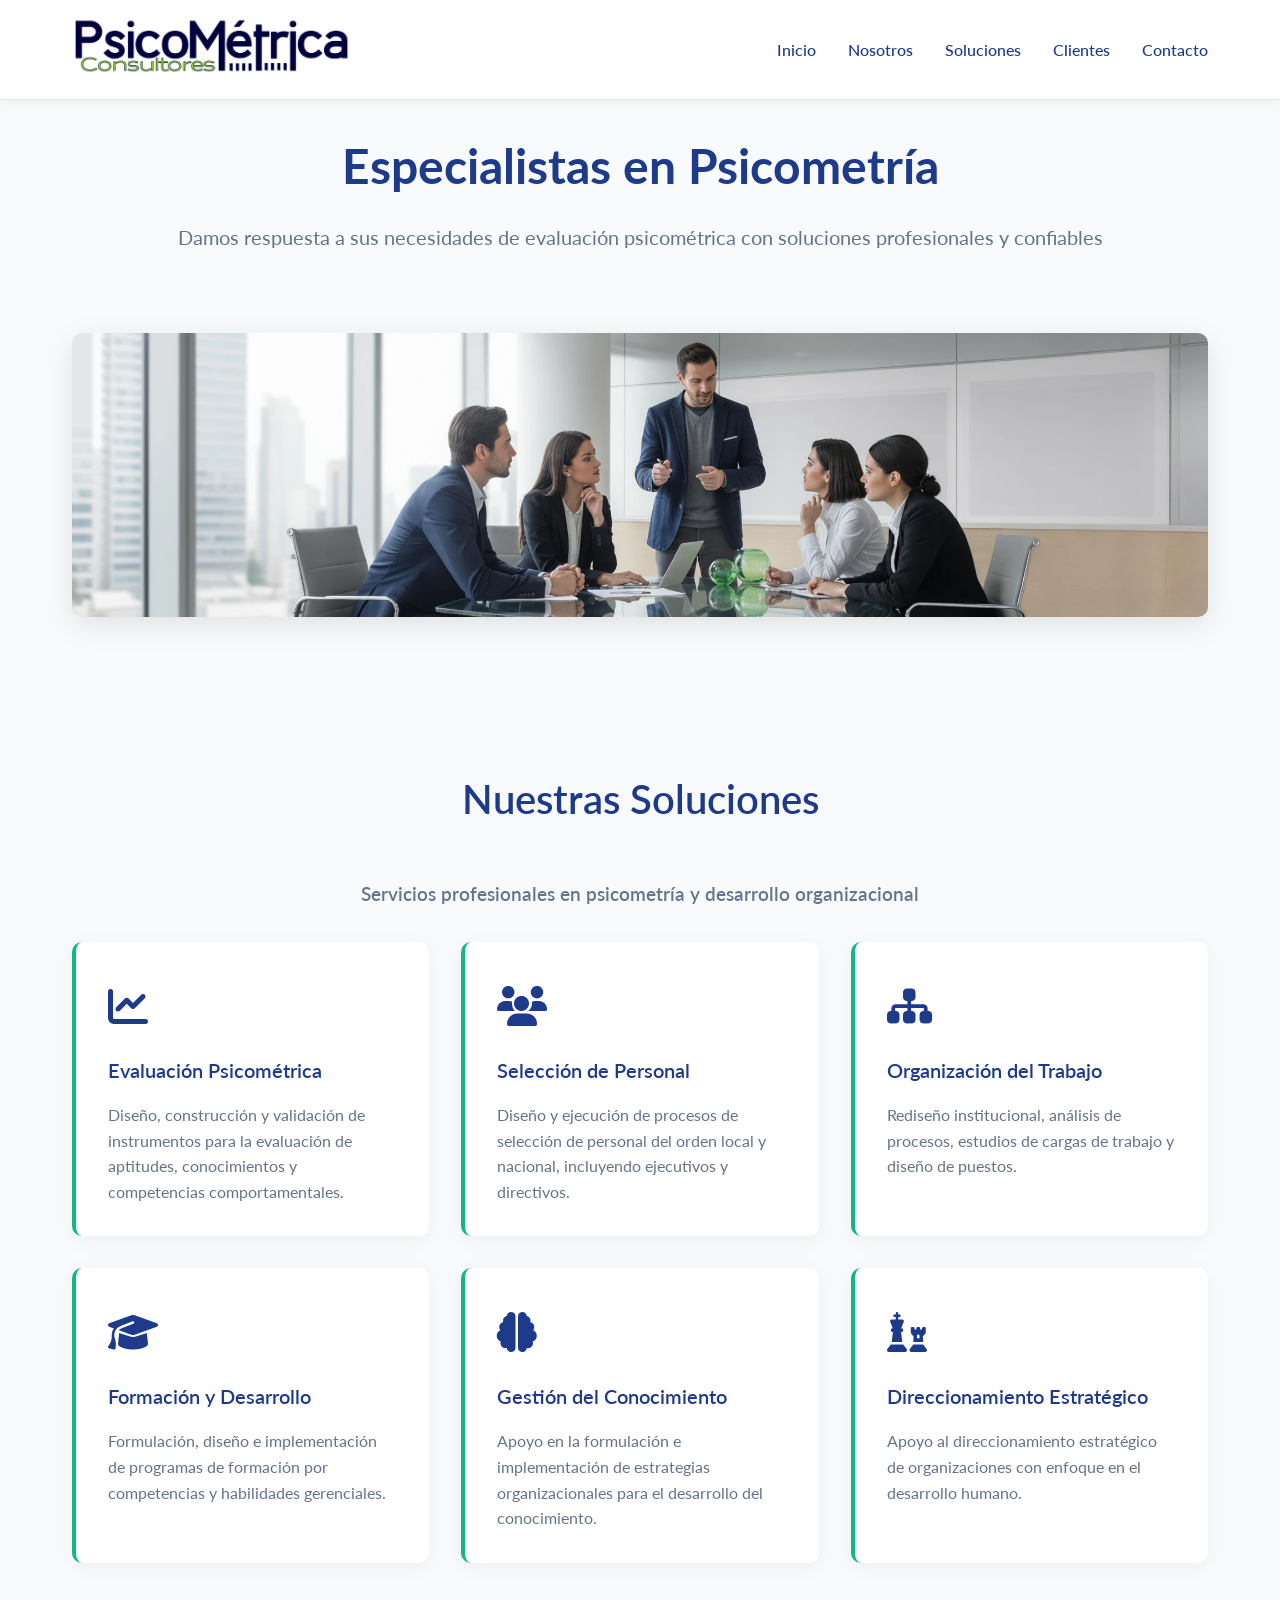
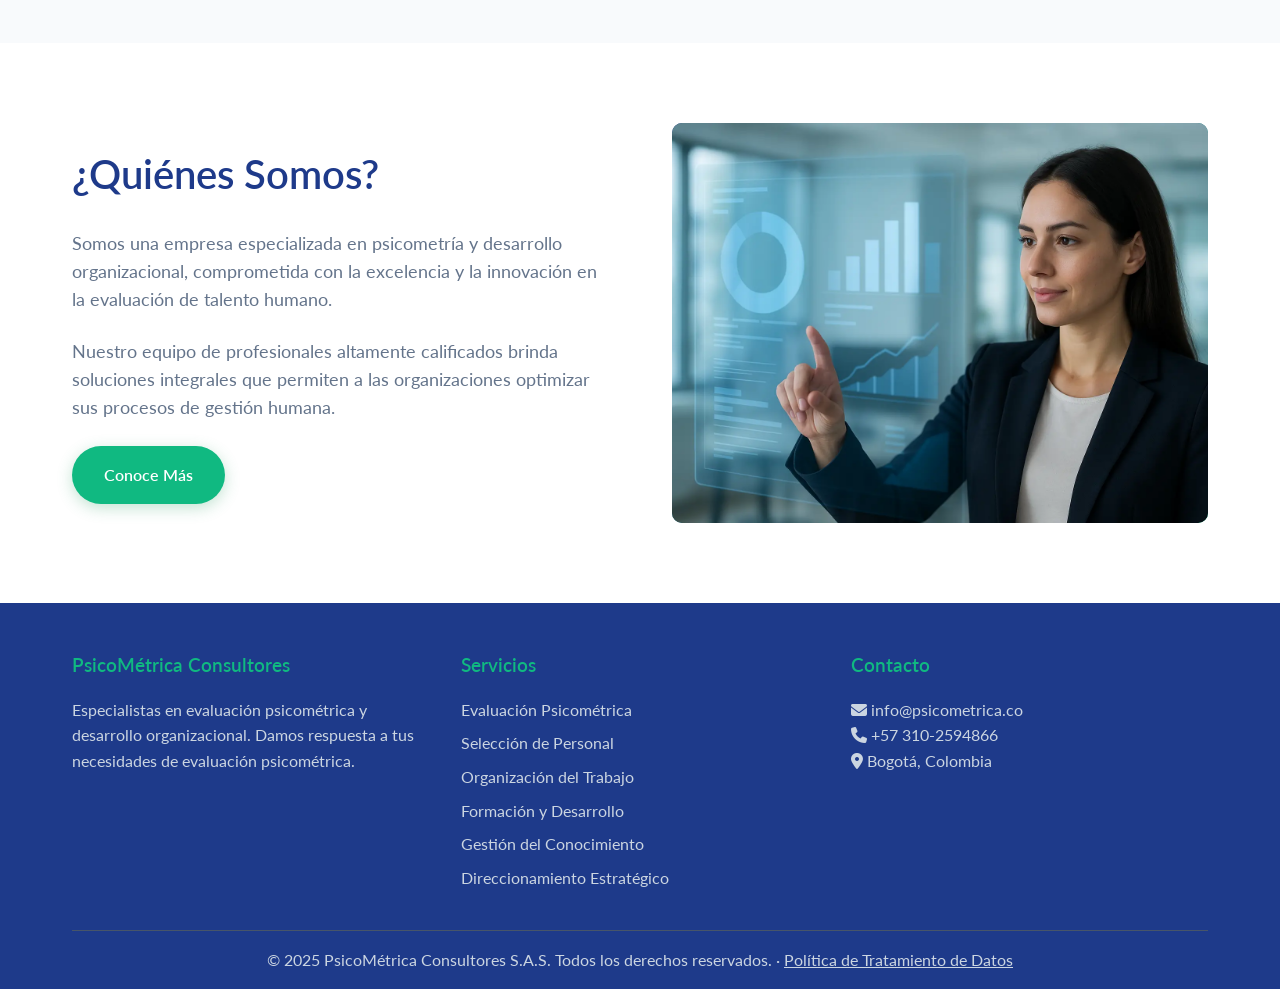
==== commit b7fc848d: "feat: añadir página de Política de Tratamiento de Datos Personales - Nueva página politica-datos.htm" ====
--- a/index.html
+++ b/index.html
@@ -38,8 +38,8 @@
     <!-- Canonical URL -->
     <link rel="canonical" href="https://psicometrica.co/">
     
-    <!-- Google Search Console verification (replace with actual verification code) -->
-    <meta name="google-site-verification" content="your-verification-code-here">
+    <!-- Verificación de Google Search Console -->
+    <meta name="google-site-verification" content="dTYf8-Ds80wAO_hzgEycM5-1iUVvXXbskmYDzj8TQuc">
     
     <!-- Favicon -->
     <link rel="icon" type="image/x-icon" href="favicon.ico">
@@ -384,7 +384,7 @@
                 </div>
             </div>
             <div class="footer-bottom">
-                <p>&copy; 2025 PsicoMétrica Consultores S.A.S. Todos los derechos reservados.</p>
+                <p>&copy; 2025 PsicoMétrica Consultores S.A.S. Todos los derechos reservados. · <a href="/politica-datos">Política de Tratamiento de Datos</a></p>
             </div>
         </div>
     </footer>
--- a/assets/styles.css
+++ b/assets/styles.css
@@ -264,6 +264,15 @@
     padding-top: 1rem;
     text-align: center;
     color: var(--gris-medio);
+}
+
+.footer-bottom a {
+    color: var(--gris-medio);
+    text-decoration: underline;
+}
+
+.footer-bottom a:hover {
+    color: var(--verde-vibrante);
 }
 
 /* WhatsApp Floating Button */
